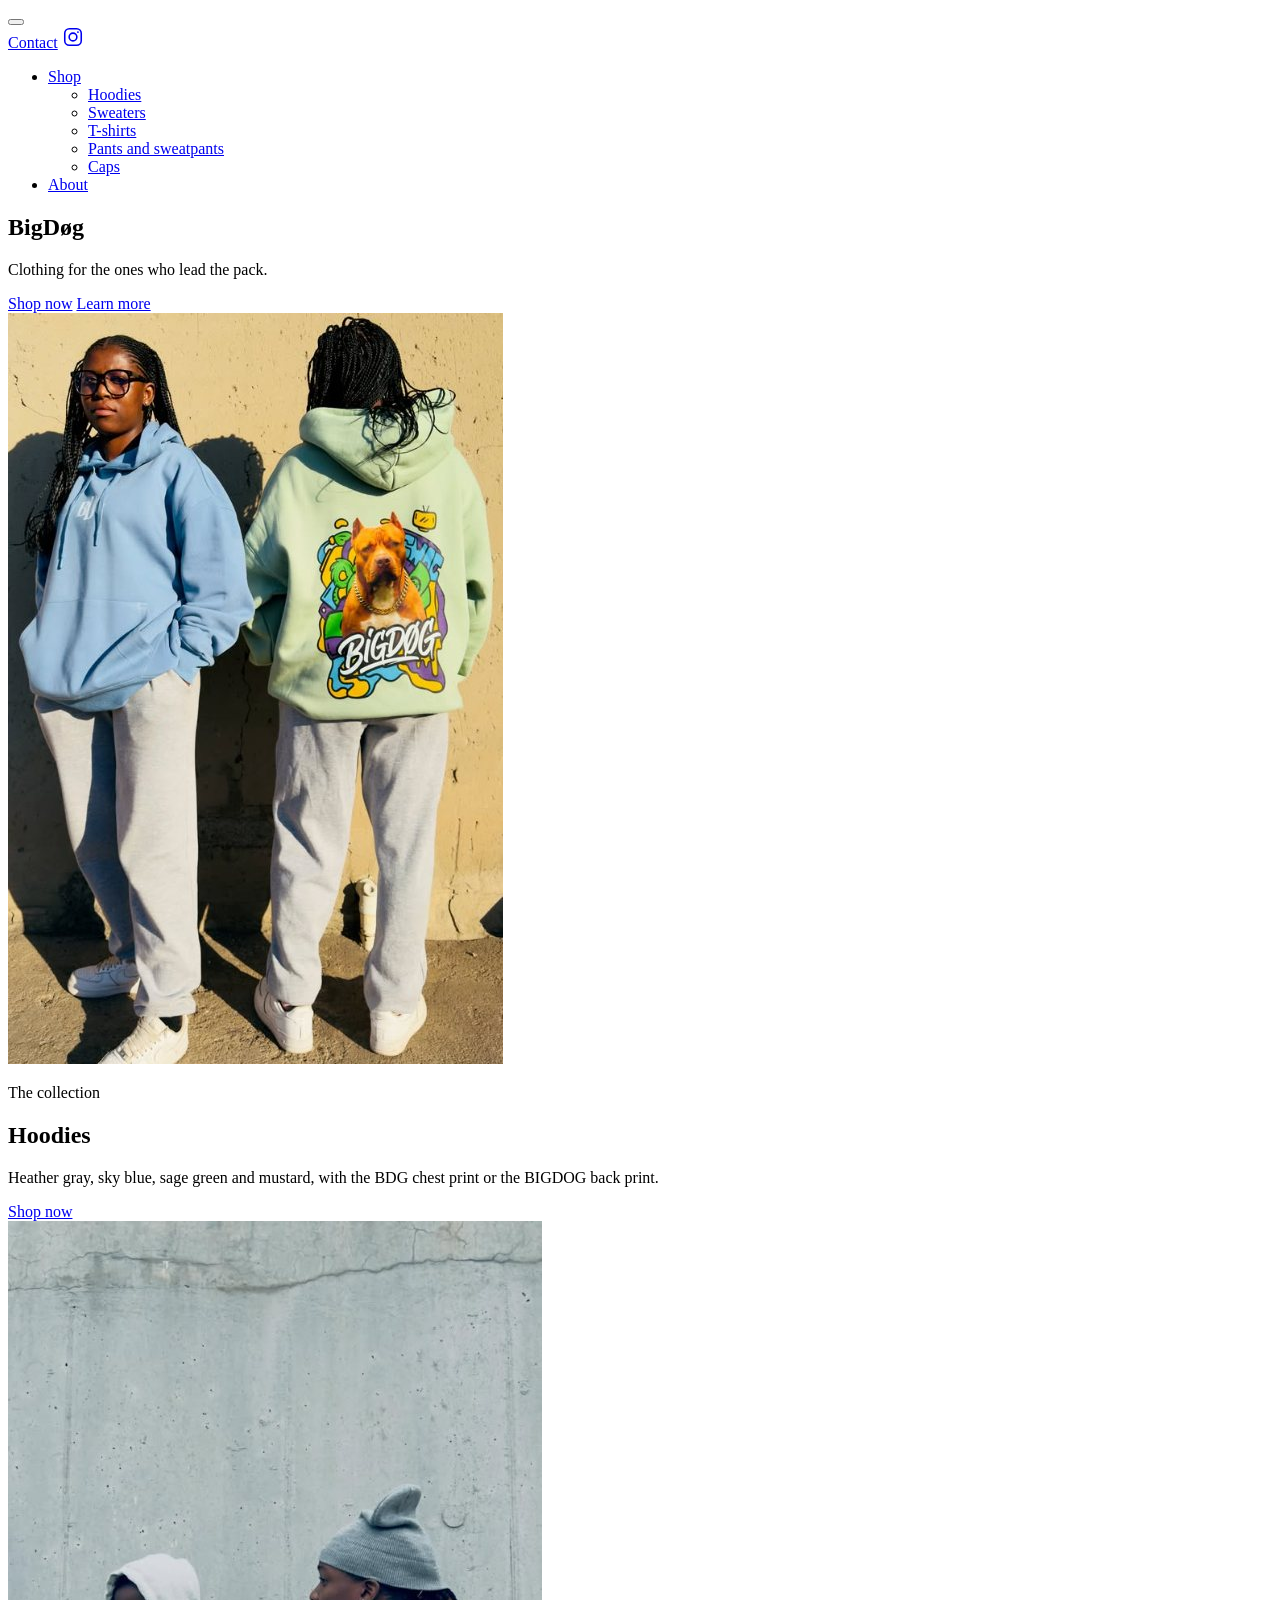
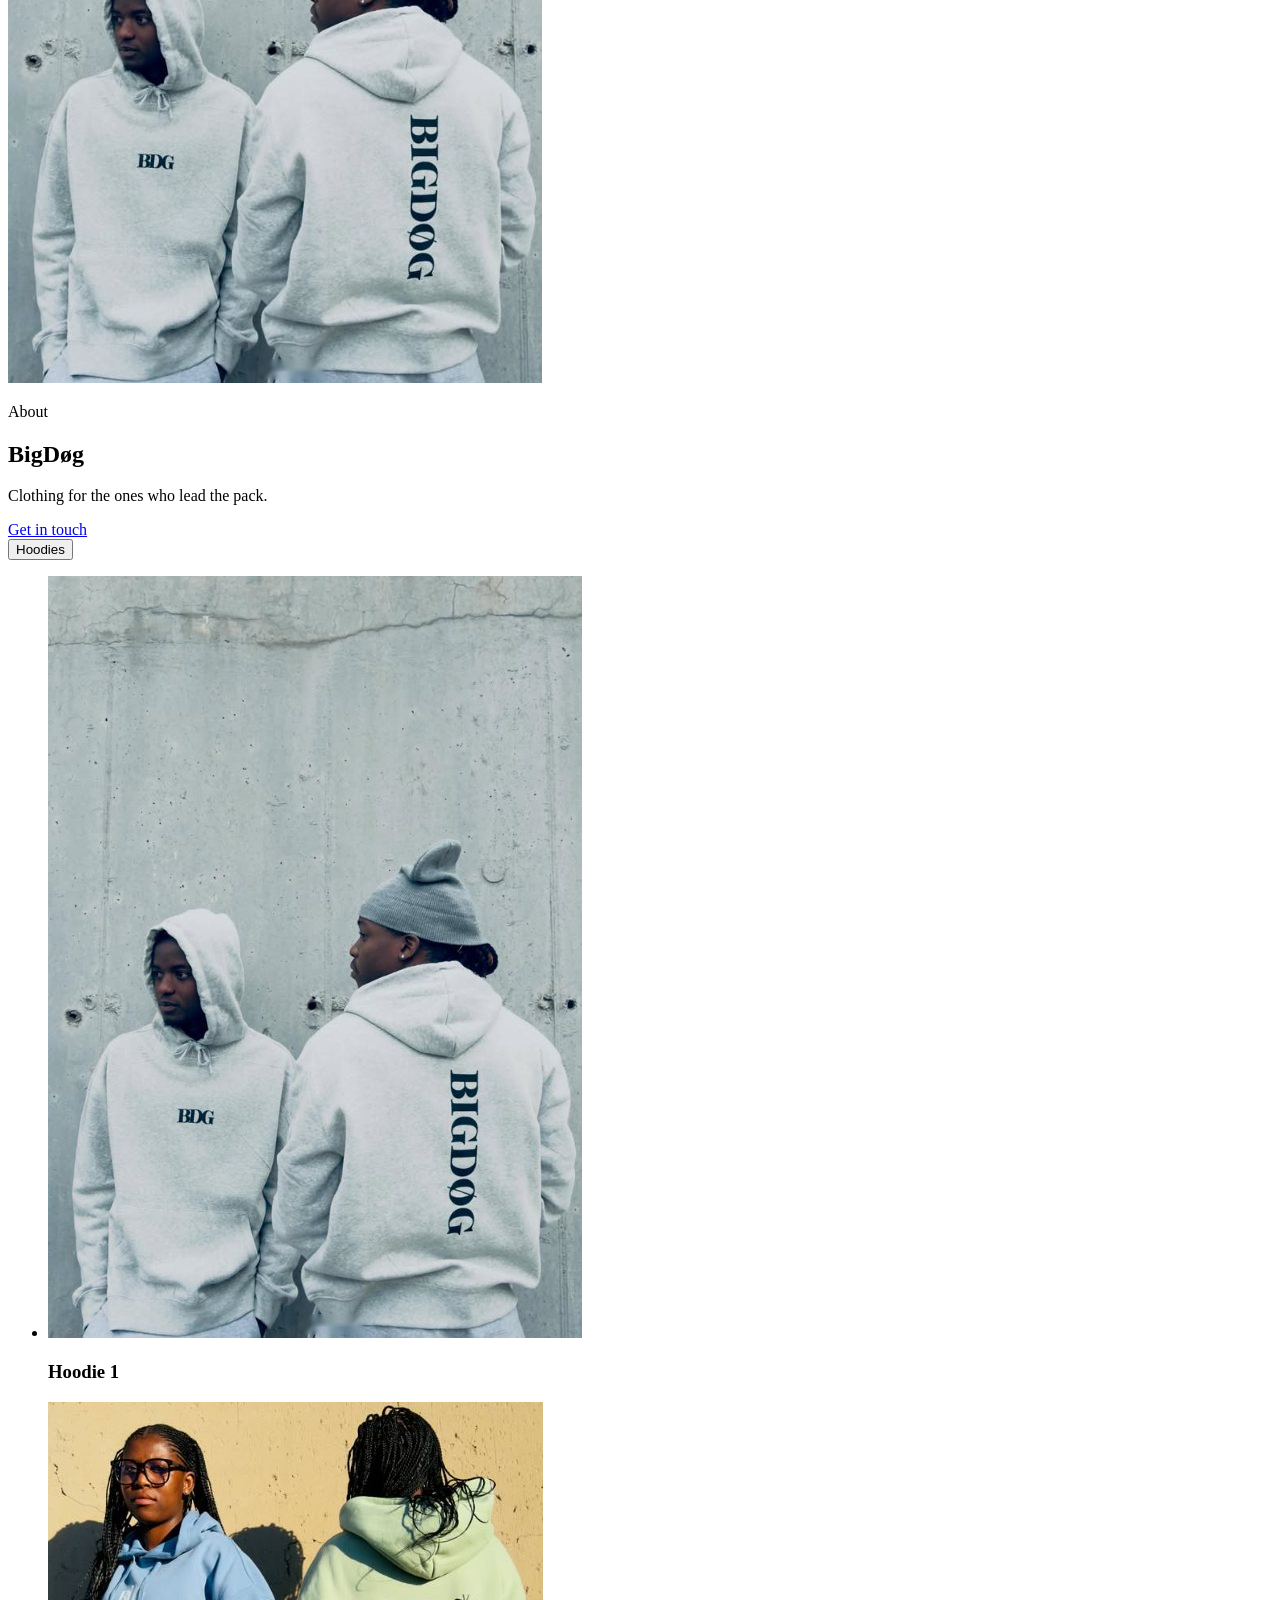
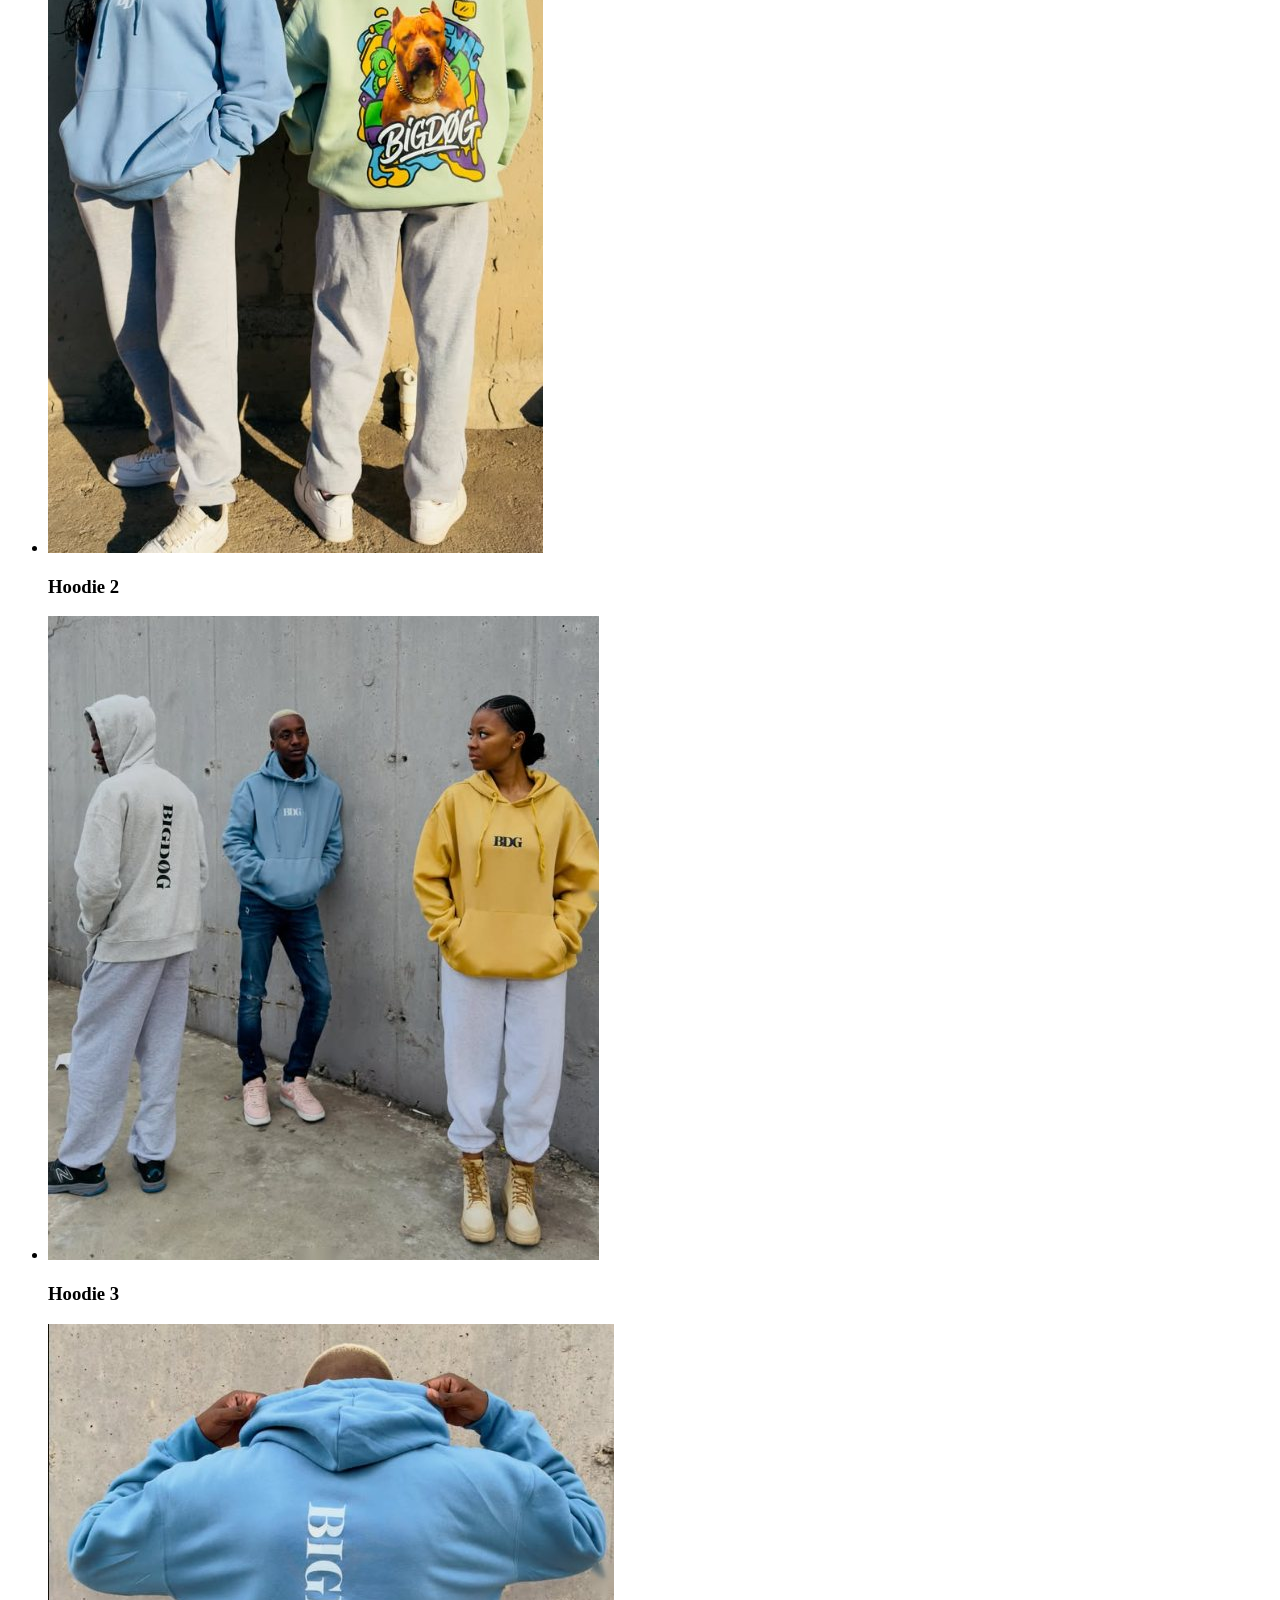
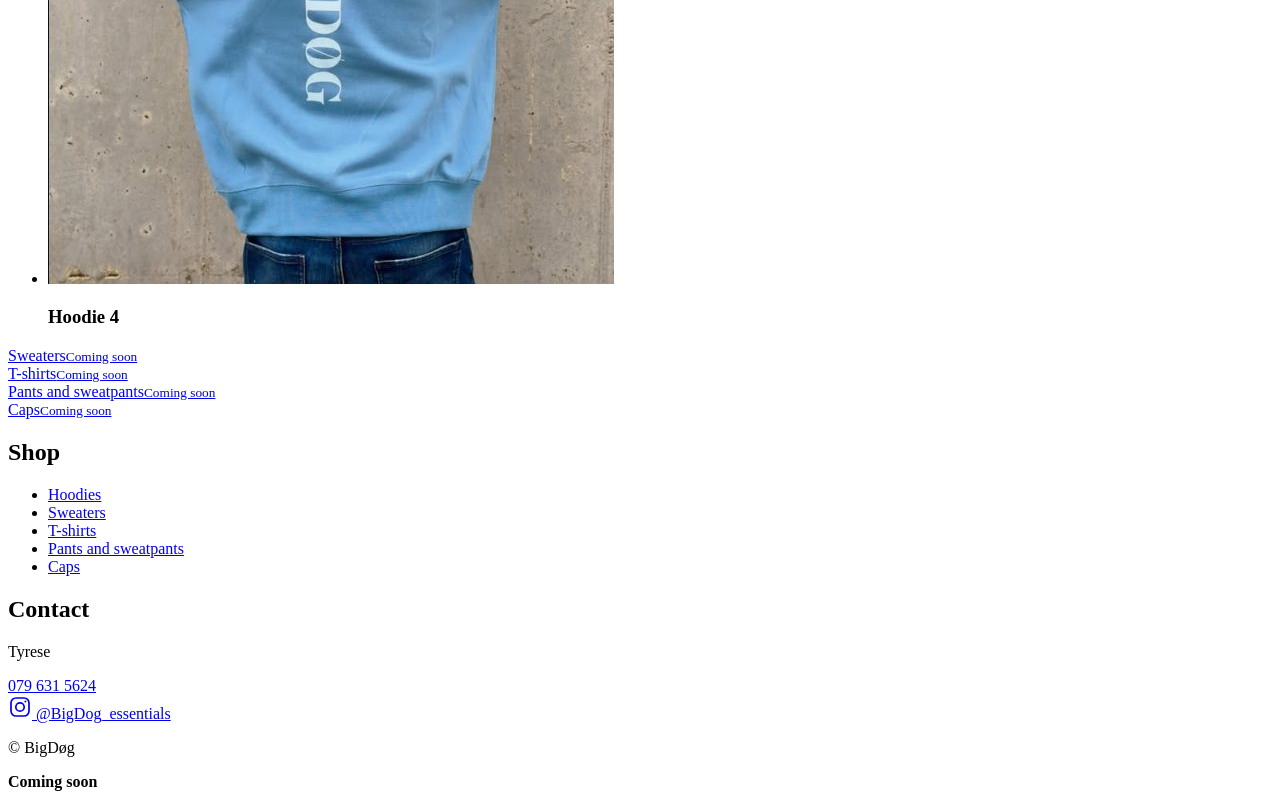
==== html/index.html @ 2562c9b0 "Rename index.html to html/index.html" ====
<!DOCTYPE html>
<html lang="en" data-bs-theme="dark">
<head>
<meta charset="utf-8">
<meta name="viewport" content="width=device-width, initial-scale=1, viewport-fit=cover">
<title>BigDøg</title>
<link rel="preconnect" href="https://fonts.googleapis.com">
<link rel="preconnect" href="https://fonts.gstatic.com" crossorigin>
<link href="https://fonts.googleapis.com/css2?family=Barlow+Condensed:wght@400;500;600&display=swap" rel="stylesheet">
<link href="../css/bootstrap.min.css" rel="stylesheet">
<link href="../css/style.css" rel="stylesheet">
</head>
<body>

<!-- Header: menu left, logo centre, contact and Instagram right -->
<header class="site-header">
  <nav class="navbar navbar-expand-md" aria-label="Main">
    <div class="container-fluid head-grid px-3 px-md-4">
      <button class="navbar-toggler" type="button" data-bs-toggle="collapse" data-bs-target="#mainNav" aria-controls="mainNav" aria-expanded="false" aria-label="Toggle navigation"><span class="navbar-toggler-icon"></span></button>
      <a class="navbar-brand" href="#top" aria-label="BigDøg home"><span class="mark" role="img" aria-label="BigDøg"></span></a>
      <div class="head-right">
        <a class="nav-link" href="#contact">Contact</a>
        <a class="ig-icon" href="https://www.instagram.com/BigDog_essentials" target="_blank" rel="noopener noreferrer" aria-label="BigDøg on Instagram, @BigDog_essentials">
          <svg viewBox="0 0 24 24" width="22" height="22" fill="none" stroke="currentColor" stroke-width="1.7" aria-hidden="true"><rect x="3" y="3" width="18" height="18" rx="5"/><circle cx="12" cy="12" r="4.2"/><circle cx="17.4" cy="6.6" r="1" fill="currentColor" stroke="none"/></svg>
        </a>
      </div>
      <div class="collapse navbar-collapse" id="mainNav">
        <ul class="navbar-nav">
          <li class="nav-item dropdown">
            <a class="nav-link dropdown-toggle" href="#" role="button" data-bs-toggle="dropdown" aria-expanded="false">Shop</a>
            <ul class="dropdown-menu">
              <li><a class="dropdown-item" href="#hoodies" data-open="hoodies">Hoodies</a></li>
              <li><a class="dropdown-item" href="#sweaters" data-soon="Sweaters">Sweaters</a></li>
              <li><a class="dropdown-item" href="#t-shirts" data-soon="T-shirts">T-shirts</a></li>
              <li><a class="dropdown-item" href="#pants" data-soon="Pants and sweatpants">Pants and sweatpants</a></li>
              <li><a class="dropdown-item" href="#caps" data-soon="Caps">Caps</a></li>
            </ul>
          </li>
          <li class="nav-item"><a class="nav-link" href="#about">About</a></li>
        </ul>
      </div>
    </div>
  </nav>
</header>

<!-- Hero -->
<section class="hero" id="top">
  <div class="bg"></div><div class="bg-tone"></div><div class="bg-fade"></div>
  <h1 class="visually-hidden">BigDøg</h1>
  <div class="logo" role="img" aria-label="BigDøg logo"><i></i></div>
  <p class="tag">Clothing for the ones who lead the pack.</p>
  <div class="cta-row">
    <a class="btn-line" href="#hoodies" data-open="hoodies">Shop now</a>
    <a class="btn-line ghost" href="#about">Learn more</a>
  </div>
</section>

<!-- Editorial feature blocks -->
<section class="feature">
  <div class="row g-0 align-items-center">
    <div class="col-12 col-md-6"><img src="../images/hoodie-2.jpg" alt="Sky blue and sage green BigDøg hoodies, the green one with the BigDøg dog graphic on the back"></div>
    <div class="col-12 col-md-6"><div class="feature-text">
      <p class="eyebrow">The collection</p>
      <h2>Hoodies</h2>
      <p>Heather gray, sky blue, sage green and mustard, with the BDG chest print or the BIGDOG back print.</p>
      <div class="cta-row"><a class="btn-line" href="#hoodies" data-open="hoodies">Shop now</a></div>
    </div></div>
  </div>
</section>

<section class="feature flip" id="about">
  <div class="row g-0 align-items-center">
    <div class="col-12 col-md-6 order-md-2"><img src="../images/hoodie-1.jpg" alt="Two people in heather gray BigDøg hoodies against a concrete wall"></div>
    <div class="col-12 col-md-6 order-md-1"><div class="feature-text">
      <p class="eyebrow">About</p>
      <h2>BigDøg</h2>
      <p>Clothing for the ones who lead the pack.</p>
      <div class="cta-row"><a class="btn-line ghost" href="#contact">Get in touch</a></div>
    </div></div>
  </div>
</section>

<!-- Hoodies: expandable product rail -->
<section class="hoodies" id="hoodies">
  <div class="container-fluid px-3 px-md-4">
    <button class="acc-btn" type="button" data-bs-toggle="collapse" data-bs-target="#hoodie-list" aria-expanded="false" aria-controls="hoodie-list">Hoodies</button>
    <div class="collapse" id="hoodie-list">
      <ul class="rail">
        <li><img src="../images/hoodie-1.jpg" alt="Two people in heather gray BigDøg hoodies, one showing the BDG chest print and one the vertical BIGDOG back print" loading="lazy"><h3>Hoodie 1</h3><span class="sw" style="--c:#b9b9b5" title="Heather gray"></span></li>
        <li><img src="../images/hoodie-2.jpg" alt="Sky blue BDG hoodie and sage green hoodie with the BigDøg dog graphic on the back" loading="lazy"><h3>Hoodie 2</h3><span class="sw" style="--c:#7fa6cf" title="Sky blue"></span><span class="sw" style="--c:#a9c9a0" title="Sage green"></span></li>
        <li><img src="../images/hoodie-3.jpg" alt="Gray BIGDOG hoodie, sky blue BDG hoodie and mustard BDG hoodie" loading="lazy"><h3>Hoodie 3</h3><span class="sw" style="--c:#b9b9b5" title="Heather gray"></span><span class="sw" style="--c:#7fa6cf" title="Sky blue"></span><span class="sw" style="--c:#d9a93b" title="Mustard"></span></li>
        <li><img src="../images/hoodie-4.jpg" alt="Back of a sky blue hoodie with BIGDOG printed vertically" loading="lazy"><h3>Hoodie 4</h3><span class="sw" style="--c:#7fa6cf" title="Sky blue"></span></li>
      </ul>
    </div>
  </div>
</section>

<!-- Coming soon categories -->
<section class="tiles" aria-label="More categories">
  <div class="row g-0 row-cols-2 row-cols-md-4">
    <div class="col"><a class="tile" href="#sweaters" data-soon="Sweaters"><span>Sweaters</span><small>Coming soon</small></a></div>
    <div class="col"><a class="tile" href="#t-shirts" data-soon="T-shirts"><span>T-shirts</span><small>Coming soon</small></a></div>
    <div class="col"><a class="tile" href="#pants" data-soon="Pants and sweatpants"><span>Pants and sweatpants</span><small>Coming soon</small></a></div>
    <div class="col"><a class="tile" href="#caps" data-soon="Caps"><span>Caps</span><small>Coming soon</small></a></div>
  </div>
</section>

<!-- Footer -->
<footer class="site-footer" id="contact">
  <div class="container-fluid px-3 px-md-4">
    <div class="row g-4 py-5">
      <div class="col-12 col-md-4"><span class="mark foot-mark" role="img" aria-label="BigDøg"></span></div>
      <div class="col-6 col-md-4">
        <h2>Shop</h2>
        <ul class="flinks">
          <li><a href="#hoodies" data-open="hoodies">Hoodies</a></li>
          <li><a href="#sweaters" data-soon="Sweaters">Sweaters</a></li>
          <li><a href="#t-shirts" data-soon="T-shirts">T-shirts</a></li>
          <li><a href="#pants" data-soon="Pants and sweatpants">Pants and sweatpants</a></li>
          <li><a href="#caps" data-soon="Caps">Caps</a></li>
        </ul>
      </div>
      <div class="col-6 col-md-4">
        <h2>Contact</h2>
        <p class="who">Tyrese</p>
        <a class="tel" href="tel:+27796315624">079 631 5624</a>
        <div><a class="ig" href="https://www.instagram.com/BigDog_essentials" target="_blank" rel="noopener noreferrer" aria-label="BigDøg on Instagram, @BigDog_essentials">
          <svg viewBox="0 0 24 24" width="24" height="24" fill="none" stroke="currentColor" stroke-width="1.7" aria-hidden="true"><rect x="3" y="3" width="18" height="18" rx="5"/><circle cx="12" cy="12" r="4.2"/><circle cx="17.4" cy="6.6" r="1" fill="currentColor" stroke="none"/></svg>
          <span>@BigDog_essentials</span></a></div>
      </div>
    </div>
    <p class="copy">&copy; BigDøg</p>
  </div>
</footer>

<div class="toast-container position-fixed top-0 start-50 translate-middle-x p-3 soon-wrap">
  <div id="soon-toast" class="toast soon" role="status" aria-live="polite" aria-atomic="true" data-bs-delay="2800">
    <div class="toast-body text-center"><b>Coming soon</b><span id="toast-name"></span></div>
  </div>
</div>

<script src="../js/bootstrap.bundle.min.js"></script>
<script src="../js/main.js"></script>
</body>
</html>
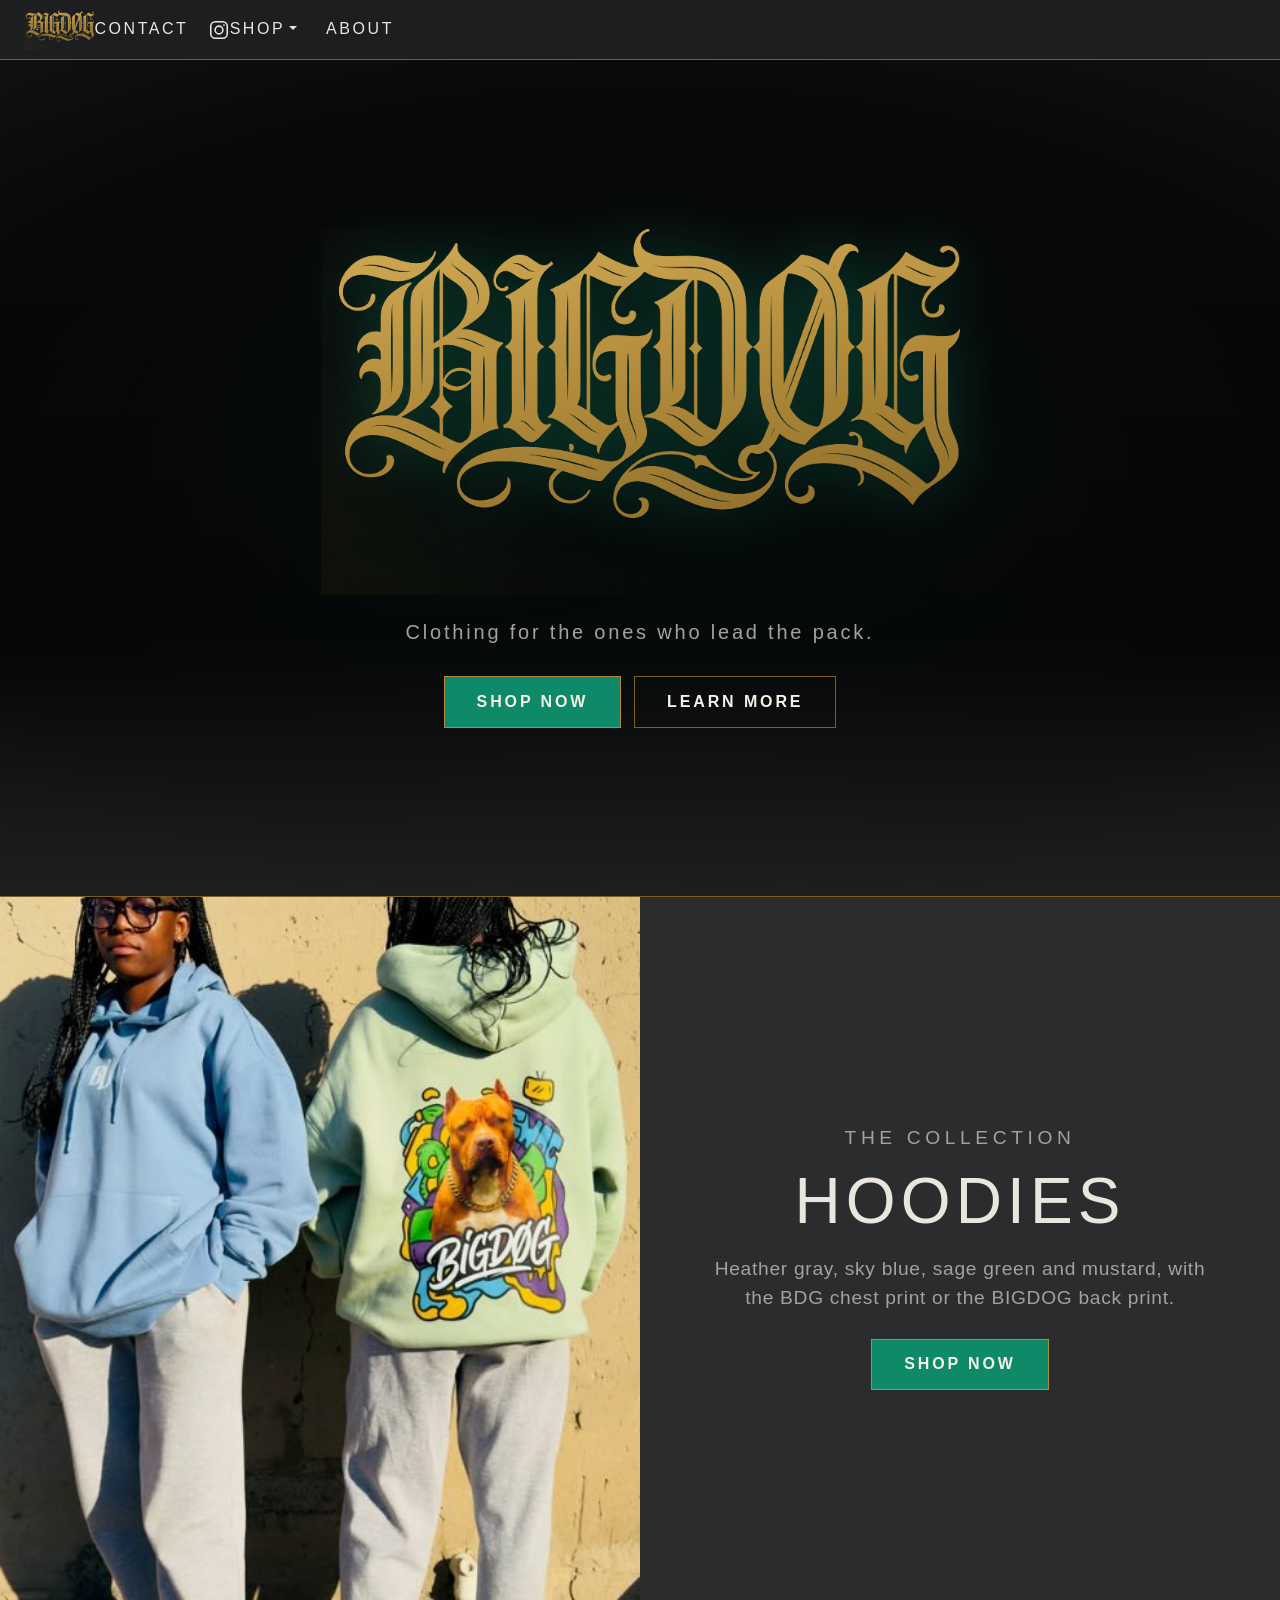
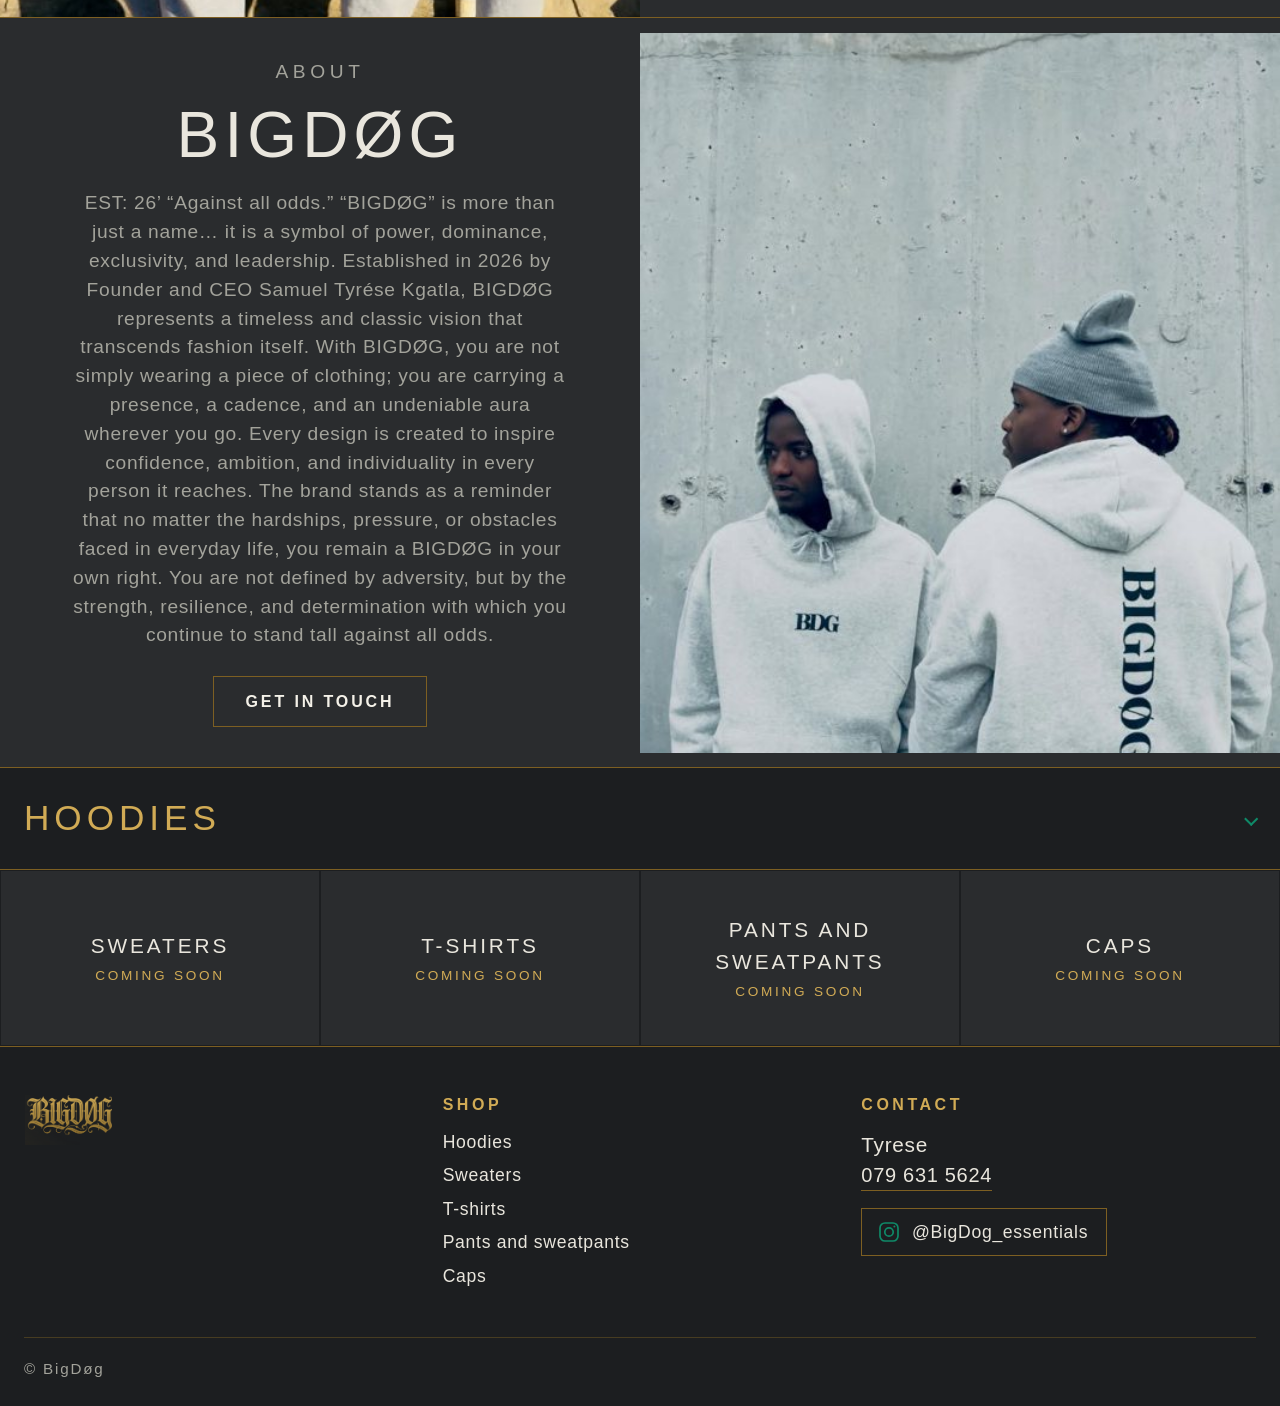
==== commit a14e905d: "Revise brand description for BIGDØG Updated brand description to emphasize power, resilience, and in" ====
--- a/html/index.html
+++ b/html/index.html
@@ -74,7 +74,14 @@
     <div class="col-12 col-md-6 order-md-1"><div class="feature-text">
       <p class="eyebrow">About</p>
       <h2>BigDøg</h2>
-      <p>Clothing for the ones who lead the pack.</p>
+      <p>EST: 26’
+                        “Against all odds.”
+
+“BIGDØG” is more than just a name… it is a symbol of power, dominance, exclusivity, and leadership. Established in 2026 by Founder and CEO Samuel Tyrése Kgatla, BIGDØG represents a timeless and classic vision that transcends fashion itself.
+
+With BIGDØG, you are not simply wearing a piece of clothing; you are carrying a presence, a cadence, and an undeniable aura wherever you go. Every design is created to inspire confidence, ambition, and individuality in every person it reaches.
+
+The brand stands as a reminder that no matter the hardships, pressure, or obstacles faced in everyday life, you remain a BIGDØG in your own right. You are not defined by adversity, but by the strength, resilience, and determination with which you continue to stand tall against all odds.</p>
       <div class="cta-row"><a class="btn-line ghost" href="#contact">Get in touch</a></div>
     </div></div>
   </div>
--- a/css/style.css
+++ b/css/style.css
@@ -0,0 +1,94 @@
+/* BigDog: charcoal gray, emerald, dark gold. Layout: header with centered logo, full-width hero,
+   editorial feature blocks, product rail, category tiles, columned footer. Loaded after Bootstrap. */
+:root{--char:#2a2c2e;--char-deep:#1c1e20;--emerald:#0f8a68;--gold:#b08a3a;--gold-hi:#d1ab55;--gold-lo:#7d5f22;--text:#e9e6dd;--muted:#a3a39b;--logo:url("../images/logo.png");
+ padding-top:env(safe-area-inset-top,0px);padding-bottom:env(safe-area-inset-bottom,0px)}
+html{scroll-behavior:smooth;scroll-padding-top:5rem}
+@media (prefers-reduced-motion:reduce){html{scroll-behavior:auto}}
+body{background:var(--char-deep);color:var(--text);font-family:"Barlow Condensed","Arial Narrow",sans-serif;font-size:1.1rem;letter-spacing:.04em}
+a{color:inherit}
+a:focus-visible,button:focus-visible{outline:2px solid var(--emerald);outline-offset:3px}
+.eyebrow,.btn-line,.nav-link,.dropdown-item,.tile,h2,.acc-btn{text-transform:uppercase}
+
+/* Header */
+.site-header{position:sticky;top:env(safe-area-inset-top,0px);z-index:30;background:var(--char-deep);border-bottom:1px solid var(--gold-lo)}
+.navbar{padding:.6rem 0;--bs-navbar-color:var(--text);--bs-navbar-hover-color:var(--gold-hi)}
+.head-grid{display:grid;grid-template-columns:1fr auto 1fr;align-items:center}
+.navbar-toggler{justify-self:start;grid-column:1;grid-row:1;border:0;padding:.25rem}
+.navbar-brand{grid-column:2;grid-row:1;margin:0;padding:0}
+.head-right{grid-column:3;grid-row:1;justify-self:end;display:flex;align-items:center;gap:1.2rem}
+.navbar-collapse{grid-column:1/-1;grid-row:2}
+@media (min-width:768px){.navbar-collapse{grid-column:1;grid-row:1;justify-self:start}.navbar-toggler{display:none}}
+.mark{display:block;width:4.4rem;height:2.5rem;background:linear-gradient(var(--gold-hi),var(--gold-lo));-webkit-mask:var(--logo) center/contain no-repeat;mask:var(--logo) center/contain no-repeat}
+.nav-link{font-size:1rem;letter-spacing:.16em;padding:.4rem 0 !important;border-bottom:1px solid transparent}
+.navbar-nav{gap:0 1.8rem}
+.nav-link:hover,.nav-link:focus-visible,.nav-link.show{border-color:var(--gold)}
+.ig-icon{color:var(--text);display:inline-flex}.ig-icon:hover{color:var(--gold-hi)}
+.dropdown-menu{--bs-dropdown-bg:var(--char-deep);--bs-dropdown-border-color:var(--gold-lo);--bs-dropdown-link-color:var(--text);--bs-dropdown-link-hover-color:var(--gold-hi);--bs-dropdown-link-hover-bg:rgba(15,138,104,.18);--bs-dropdown-border-radius:0;--bs-dropdown-min-width:14rem;border-top:2px solid var(--emerald);box-shadow:0 18px 40px rgba(0,0,0,.55)}
+.dropdown-item{padding:.65rem 1.2rem;font-size:1rem;letter-spacing:.14em}
+@media (hover:hover) and (min-width:768px){.dropdown:hover>.dropdown-menu{display:block;margin-top:0}}
+
+/* Buttons: outlined, uppercase */
+.cta-row{display:flex;flex-wrap:wrap;gap:.8rem;justify-content:center}
+.btn-line{display:inline-block;padding:.8rem 2rem;font-size:1rem;font-weight:600;letter-spacing:.18em;text-decoration:none;color:#f4f1e8;background:var(--emerald);border:1px solid var(--gold);transition:background .2s,box-shadow .2s}
+.btn-line:hover,.btn-line:focus-visible{background:#12a27b;color:#fff;box-shadow:0 0 0 3px rgba(176,138,58,.35)}
+.btn-line.ghost{background:transparent;border-color:var(--gold-lo)}
+.btn-line.ghost:hover{background:rgba(176,138,58,.14);border-color:var(--gold)}
+
+/* Hero */
+.hero{position:relative;min-height:calc(100svh - 4rem);display:flex;flex-direction:column;align-items:center;justify-content:center;text-align:center;padding:3rem 1.2rem;overflow:hidden;isolation:isolate;background:var(--char)}
+.bg{position:absolute;inset:0;z-index:-3;background-size:cover;background-position:center;opacity:.55}
+/* .bg{background-image:url("../images/background.jpg")}  <- uncomment when the background photo is added */
+.bg-tone{position:absolute;inset:0;z-index:-2;mix-blend-mode:multiply;background:radial-gradient(70% 55% at 50% 48%,rgba(15,138,104,.28),transparent 70%),radial-gradient(40% 30% at 50% 100%,rgba(176,138,58,.16),transparent 70%),linear-gradient(180deg,var(--char),var(--char-deep))}
+.bg-fade{position:absolute;inset:0;z-index:-1;background:linear-gradient(180deg,transparent 70%,var(--char-deep) 100%),radial-gradient(120% 90% at 50% 50%,transparent 50%,var(--char-deep) 100%)}
+.logo{width:min(76vw,640px);aspect-ratio:847/485;filter:drop-shadow(0 0 28px rgba(15,138,104,.45)) drop-shadow(0 2px 0 rgba(0,0,0,.5));animation:rise 1.4s cubic-bezier(.2,.7,.2,1) both}
+.logo i{display:block;width:100%;height:100%;background:linear-gradient(172deg,var(--gold-hi),var(--gold) 45%,var(--gold-lo));-webkit-mask:var(--logo) center/contain no-repeat;mask:var(--logo) center/contain no-repeat}
+.tag{margin:1.4rem 0 1.8rem;color:var(--muted);font-size:1.25rem;letter-spacing:.14em}
+@keyframes rise{from{opacity:0;transform:translateY(14px) scale(.985)}}
+@media (prefers-reduced-motion:reduce){.logo{animation:none}}
+
+/* Editorial feature blocks: image one side, title, text and buttons the other */
+.feature{border-top:1px solid var(--gold-lo);background:var(--char)}
+.feature img{display:block;width:100%;aspect-ratio:4/5;object-fit:cover;object-position:center 30%}
+@media (min-width:768px){.feature img{aspect-ratio:auto;height:min(80vh,720px)}}
+.feature-text{padding:2.5rem 1.5rem;text-align:center;max-width:34rem;margin:0 auto}
+.eyebrow{margin:0 0 .6rem;font-size:.95rem;letter-spacing:.24em;color:var(--gold-hi)}
+.feature h2{margin:0 0 1rem;font-size:clamp(2.4rem,6vw,4rem);font-weight:500;letter-spacing:.08em}
+.feature p{color:var(--muted);font-size:1.2rem}
+.feature .cta-row{margin-top:1.6rem}
+
+/* Hoodies rail */
+.hoodies{background:var(--char-deep);border-top:1px solid var(--gold-lo)}
+.acc-btn{display:flex;justify-content:space-between;align-items:center;width:100%;padding:1.5rem 0;font:inherit;font-size:clamp(1.5rem,3.4vw,2.2rem);font-weight:500;letter-spacing:.14em;color:var(--gold-hi);background:none;border:0;text-align:left}
+.acc-btn::after{content:"";width:.65rem;height:.65rem;border:solid var(--emerald);border-width:0 2px 2px 0;transform:rotate(45deg);transition:transform .25s}
+.acc-btn[aria-expanded="true"]::after{transform:rotate(225deg)}
+.rail{list-style:none;margin:0;padding:0 0 2.5rem;display:flex;gap:1rem;overflow-x:auto;scroll-snap-type:x mandatory;-webkit-overflow-scrolling:touch}
+.rail li{flex:0 0 min(72vw,280px);scroll-snap-align:start}
+.rail img{display:block;width:100%;aspect-ratio:4/5;object-fit:cover;object-position:center 35%;border:1px solid var(--gold-lo)}
+.rail h3{margin:.7rem 0 .4rem;font-size:1.15rem;font-weight:500;letter-spacing:.08em}
+.sw{display:inline-block;width:.85rem;height:.85rem;border-radius:50%;background:var(--c);border:1px solid var(--gold-lo);margin-right:.4rem}
+
+/* Category tiles */
+.tiles{border-top:1px solid var(--gold-lo)}
+.tile{display:flex;flex-direction:column;align-items:center;justify-content:center;gap:.3rem;min-height:11rem;padding:1rem;text-align:center;text-decoration:none;background:var(--char);border:1px solid var(--char-deep);transition:background .2s}
+.tile span{font-size:1.3rem;font-weight:500;letter-spacing:.14em}
+.tile small{color:var(--gold-hi);letter-spacing:.2em;font-size:.85rem}
+.tile:hover,.tile:focus-visible{background:rgba(15,138,104,.2)}
+
+/* Footer */
+.site-footer{background:var(--char-deep);border-top:1px solid var(--gold-lo)}
+.site-footer h2{margin:0 0 .9rem;font-size:1rem;font-weight:600;letter-spacing:.22em;color:var(--gold-hi)}
+.foot-mark{width:5.5rem;height:3.1rem}
+.flinks{list-style:none;margin:0;padding:0;display:grid;gap:.45rem}
+.flinks a,.tel{text-decoration:none;color:var(--text)}
+.flinks a:hover,.tel:hover,.ig:hover{color:var(--gold-hi)}
+.who{margin:0;font-size:1.3rem;font-weight:500}
+.tel{display:inline-block;font-size:1.25rem;border-bottom:1px solid var(--gold-lo)}
+.ig{display:inline-flex;align-items:center;gap:.7rem;margin-top:1.1rem;padding:.6rem 1.1rem .6rem .9rem;text-decoration:none;border:1px solid var(--gold-lo)}
+.ig svg{color:var(--emerald)}
+.copy{margin:0;padding:1.2rem 0 1.6rem;border-top:1px solid rgba(125,95,34,.45);color:var(--muted);font-size:.95rem;letter-spacing:.12em}
+
+/* "Coming soon" notice */
+.soon-wrap{z-index:40;margin-top:4.5rem}
+.toast.soon{background:var(--char-deep);border:1px solid var(--gold);border-top:2px solid var(--emerald);border-radius:0;box-shadow:0 18px 40px rgba(0,0,0,.6);color:var(--muted)}
+.toast.soon .toast-body{display:flex;flex-direction:column;align-items:center;padding:.9rem 2rem}
+.toast.soon b{font-size:1.4rem;font-weight:600;letter-spacing:.1em;color:var(--gold-hi);text-transform:uppercase}
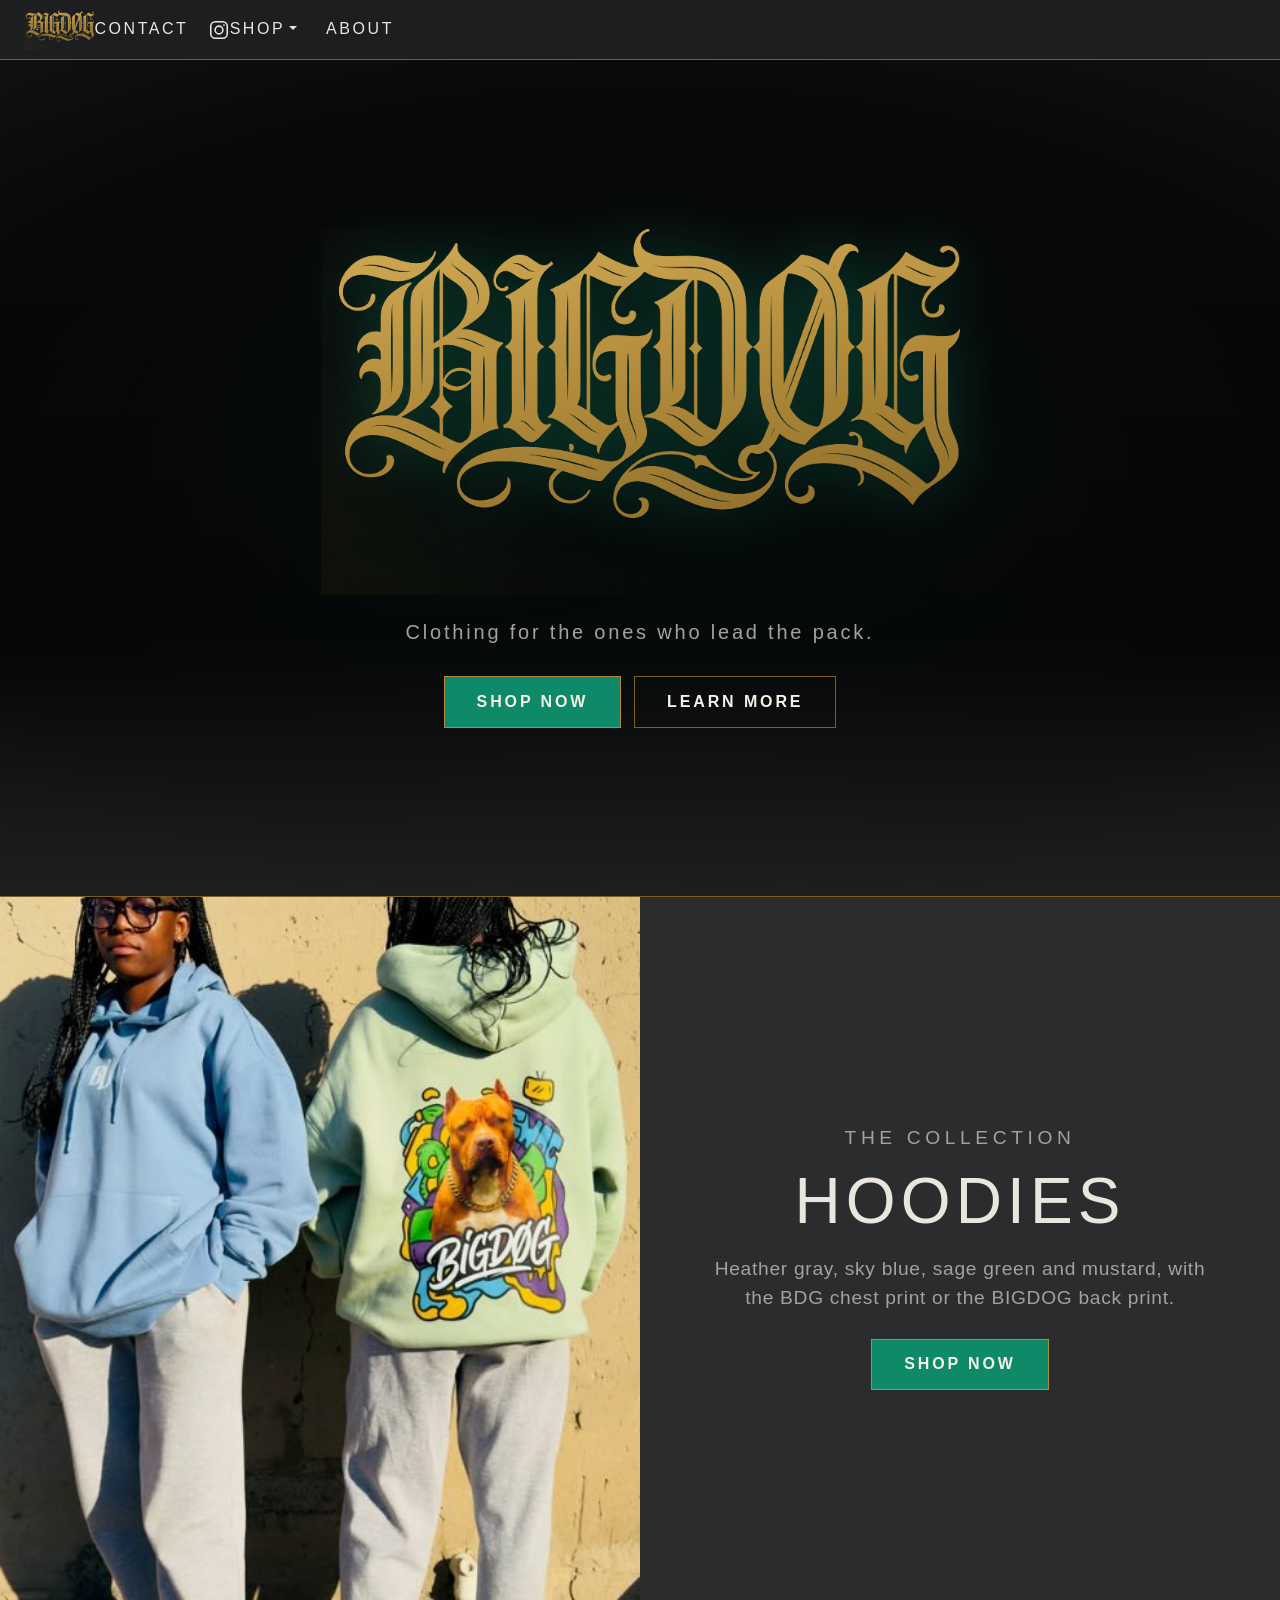
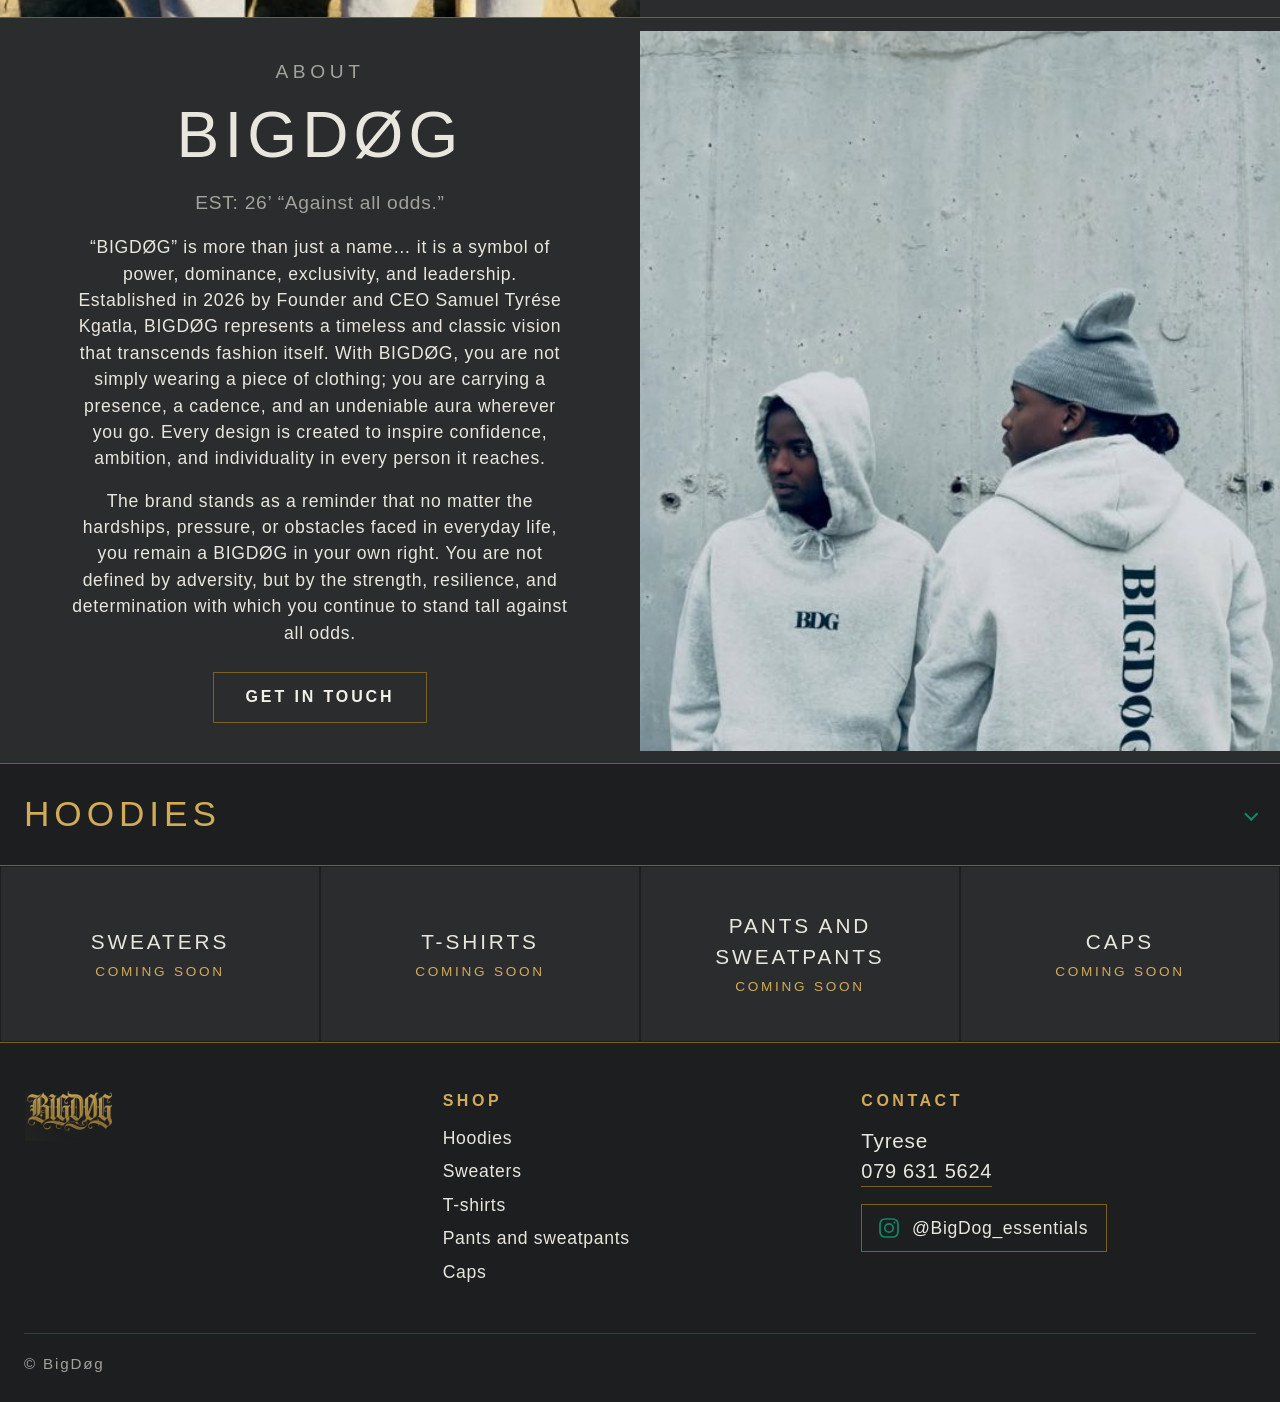
==== commit f1834b65: "Update index.html" ====
--- a/html/index.html
+++ b/html/index.html
@@ -73,15 +73,13 @@
     <div class="col-12 col-md-6 order-md-2"><img src="../images/hoodie-1.jpg" alt="Two people in heather gray BigDøg hoodies against a concrete wall"></div>
     <div class="col-12 col-md-6 order-md-1"><div class="feature-text">
       <p class="eyebrow">About</p>
-      <h2>BigDøg</h2>
+      <h2> BigDøg </h2>
       <p>EST: 26’
-                        “Against all odds.”
+                        “Against all odds.” </p> 
+      </p>“BIGDØG” is more than just a name… it is a symbol of power, dominance, exclusivity, and leadership. Established in 2026 by Founder and CEO Samuel Tyrése Kgatla, BIGDØG represents a timeless and classic vision that transcends fashion itself.
 
-“BIGDØG” is more than just a name… it is a symbol of power, dominance, exclusivity, and leadership. Established in 2026 by Founder and CEO Samuel Tyrése Kgatla, BIGDØG represents a timeless and classic vision that transcends fashion itself.
-
-With BIGDØG, you are not simply wearing a piece of clothing; you are carrying a presence, a cadence, and an undeniable aura wherever you go. Every design is created to inspire confidence, ambition, and individuality in every person it reaches.
-
-The brand stands as a reminder that no matter the hardships, pressure, or obstacles faced in everyday life, you remain a BIGDØG in your own right. You are not defined by adversity, but by the strength, resilience, and determination with which you continue to stand tall against all odds.</p>
+With BIGDØG, you are not simply wearing a piece of clothing; you are carrying a presence, a cadence, and an undeniable aura wherever you go. Every design is created to inspire confidence, ambition, and individuality in every person it reaches.</p>
+<p></p>The brand stands as a reminder that no matter the hardships, pressure, or obstacles faced in everyday life, you remain a BIGDØG in your own right. You are not defined by adversity, but by the strength, resilience, and determination with which you continue to stand tall against all odds.</p>
       <div class="cta-row"><a class="btn-line ghost" href="#contact">Get in touch</a></div>
     </div></div>
   </div>
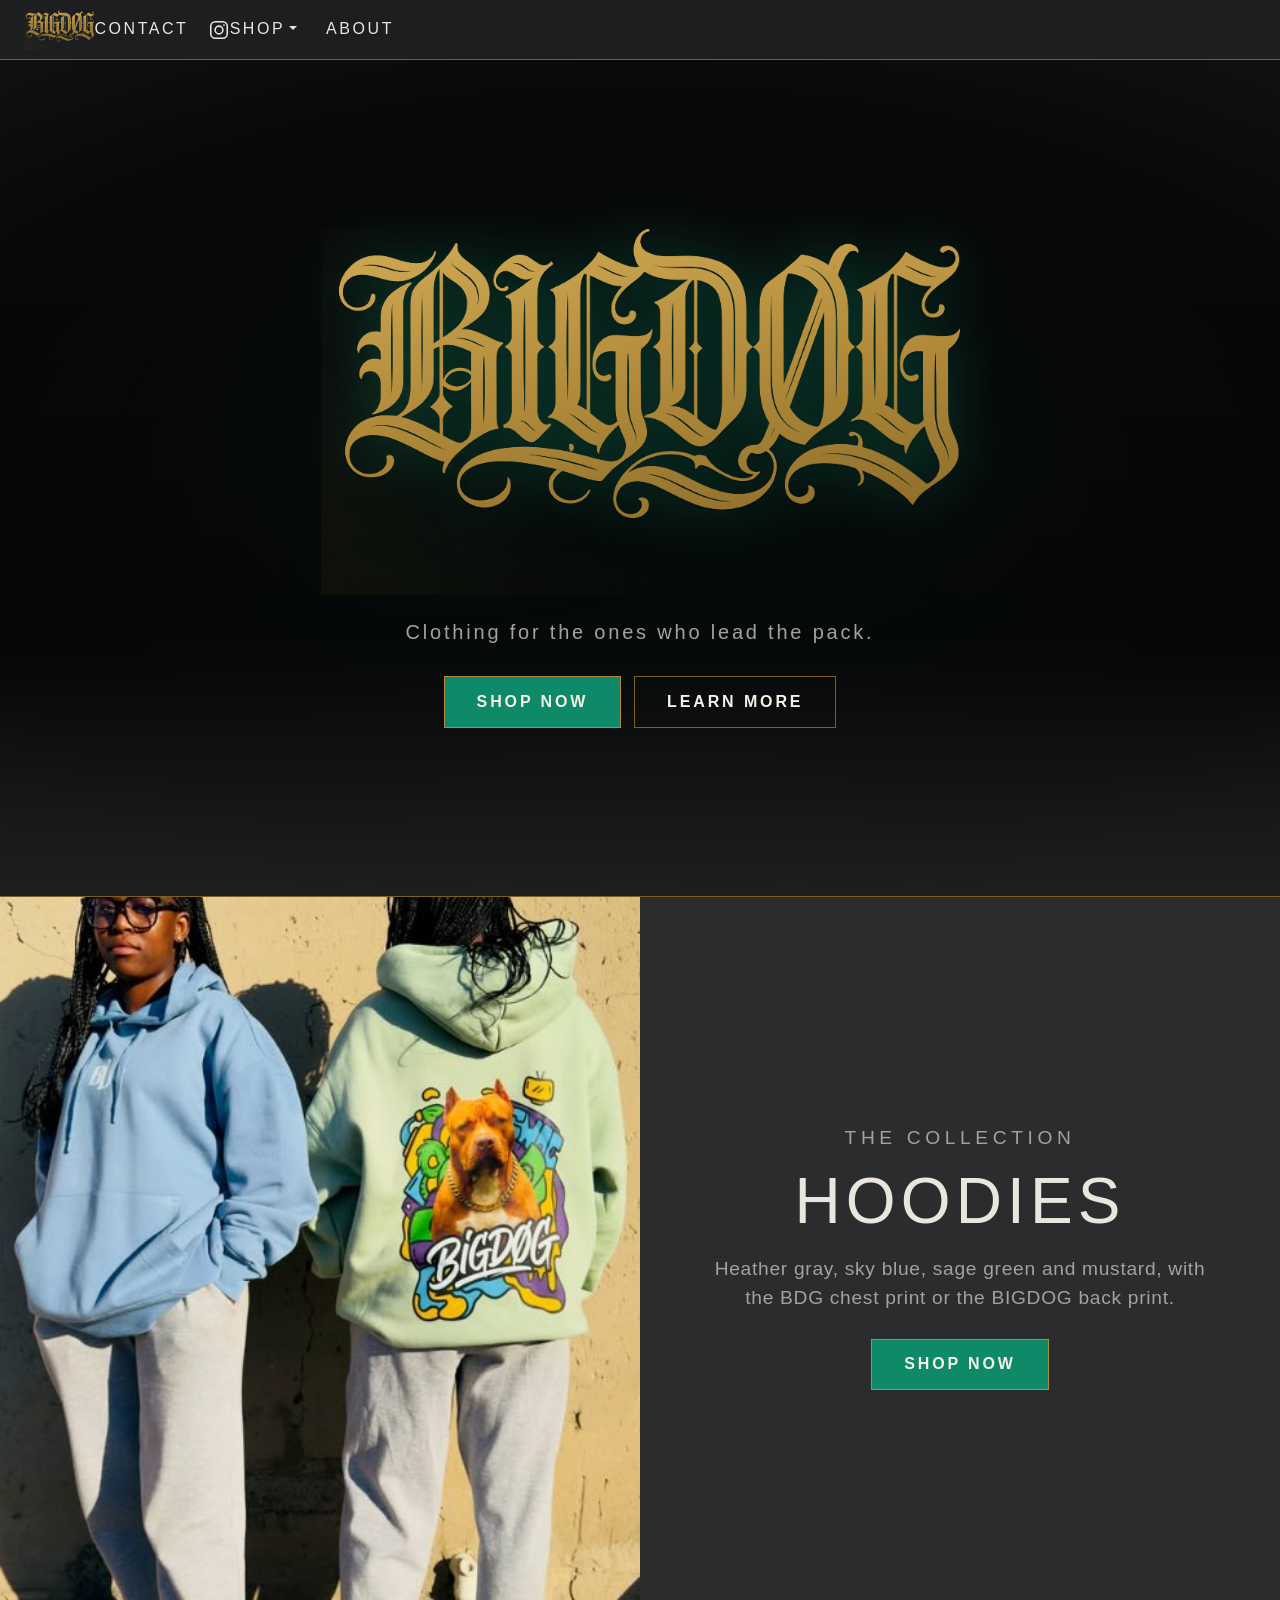
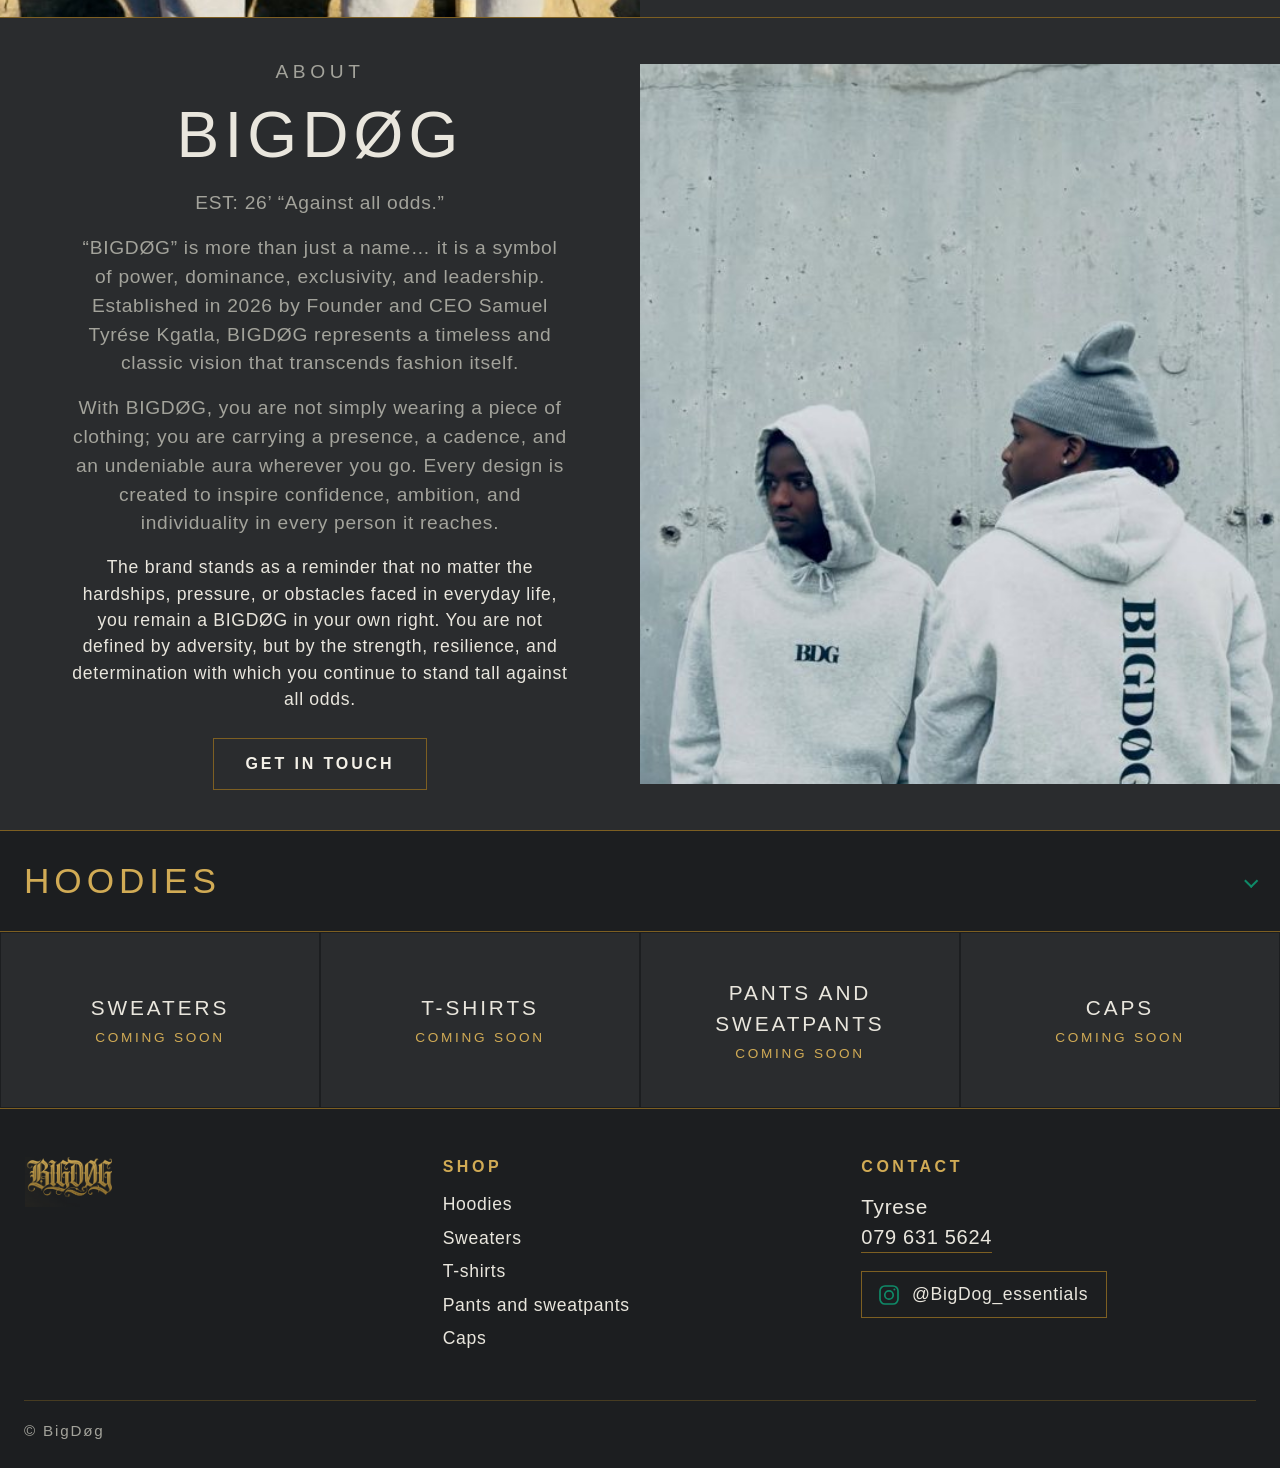
==== commit 02117d52: "Update index.html" ====
--- a/html/index.html
+++ b/html/index.html
@@ -76,10 +76,9 @@
       <h2> BigDøg </h2>
       <p>EST: 26’
                         “Against all odds.” </p> 
-      </p>“BIGDØG” is more than just a name… it is a symbol of power, dominance, exclusivity, and leadership. Established in 2026 by Founder and CEO Samuel Tyrése Kgatla, BIGDØG represents a timeless and classic vision that transcends fashion itself.
-
-With BIGDØG, you are not simply wearing a piece of clothing; you are carrying a presence, a cadence, and an undeniable aura wherever you go. Every design is created to inspire confidence, ambition, and individuality in every person it reaches.</p>
-<p></p>The brand stands as a reminder that no matter the hardships, pressure, or obstacles faced in everyday life, you remain a BIGDØG in your own right. You are not defined by adversity, but by the strength, resilience, and determination with which you continue to stand tall against all odds.</p>
+      <p>“BIGDØG” is more than just a name… it is a symbol of power, dominance, exclusivity, and leadership. Established in 2026 by Founder and CEO Samuel Tyrése Kgatla, BIGDØG represents a timeless and classic vision that transcends fashion itself.</p>
+<p>With BIGDØG, you are not simply wearing a piece of clothing; you are carrying a presence, a cadence, and an undeniable aura wherever you go. Every design is created to inspire confidence, ambition, and individuality in every person it reaches.</p>
+  </p>The brand stands as a reminder that no matter the hardships, pressure, or obstacles faced in everyday life, you remain a BIGDØG in your own right. You are not defined by adversity, but by the strength, resilience, and determination with which you continue to stand tall against all odds.</p>
       <div class="cta-row"><a class="btn-line ghost" href="#contact">Get in touch</a></div>
     </div></div>
   </div>
